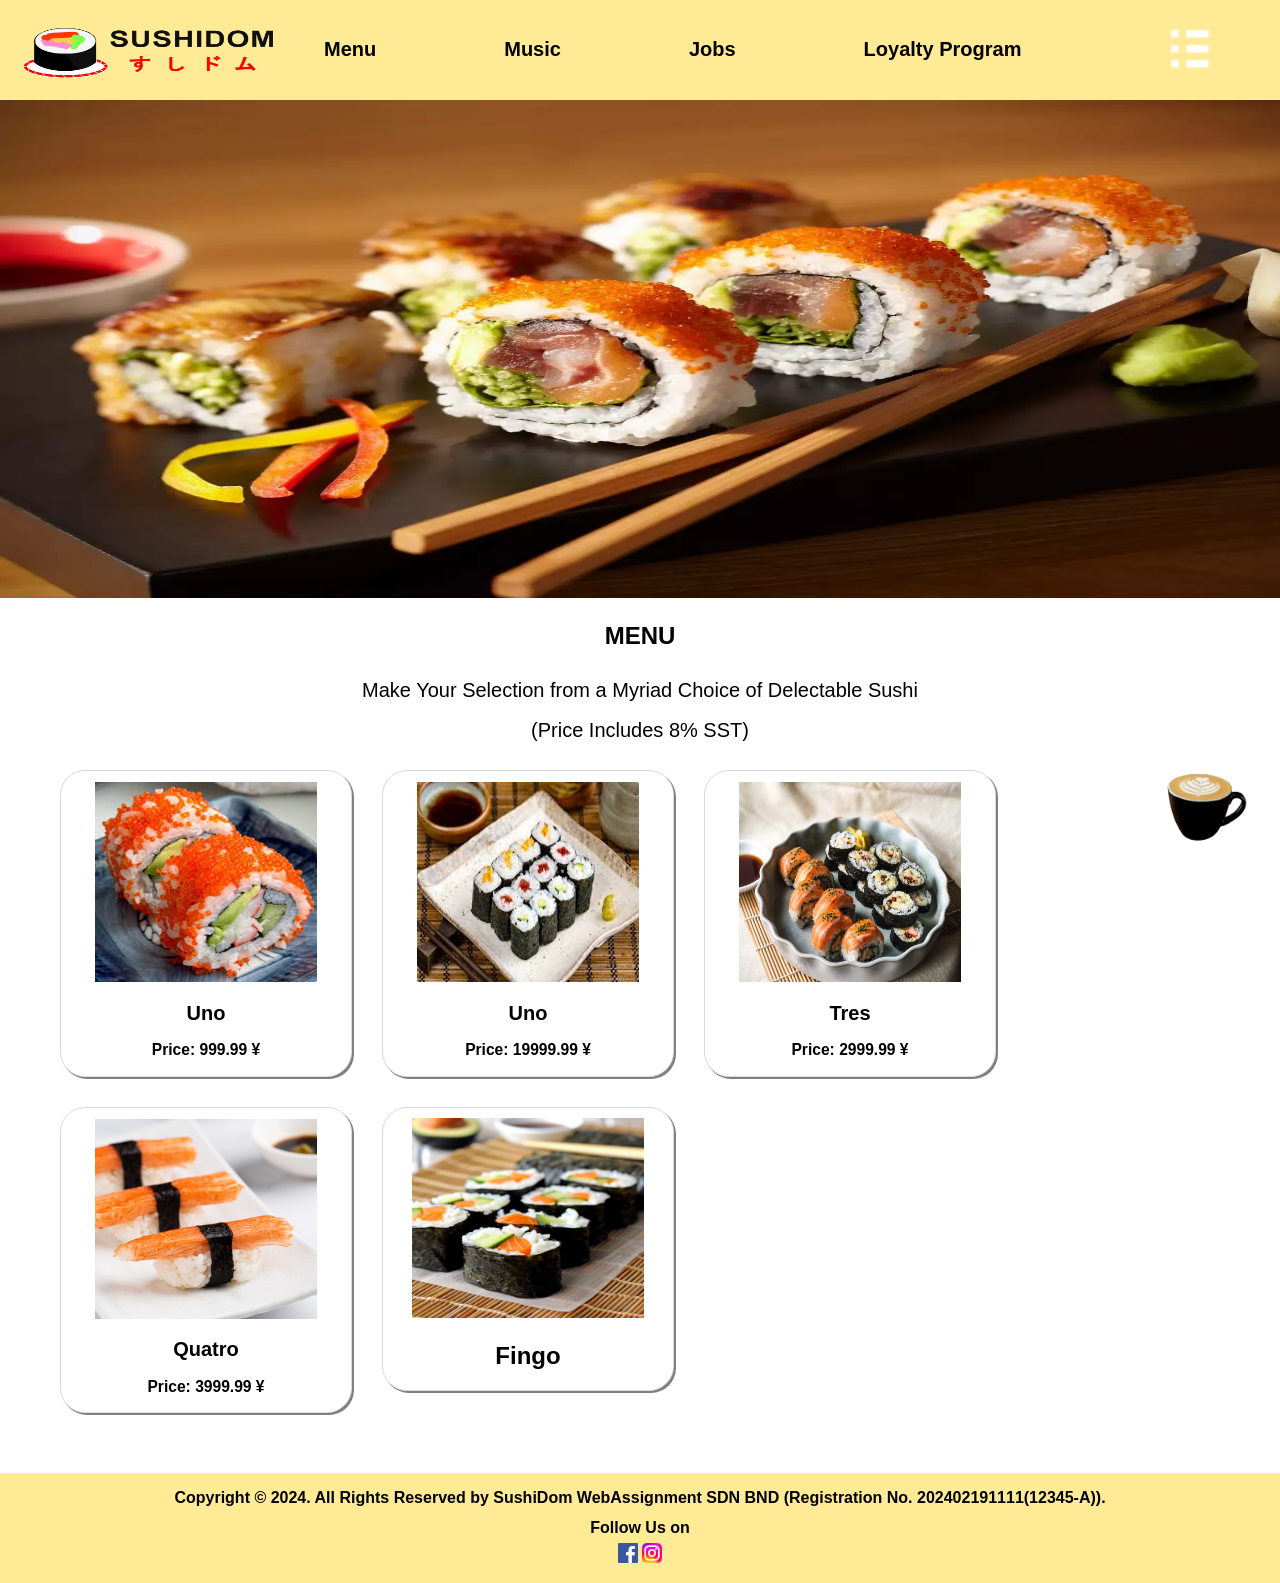
==== menu.html @ 373dea31 "Add files via upload" ====
<!DOCTYPE html>
<html>
    <head>
        <meta charset="UTF-8">
        <link rel="stylesheet" href="sushidom.css">
        <script src="sushidomjs.js"></script>
        <title>SushiDom Menu</title>       
    </head>
    <body>
        <div id="navbar">

            <header>
                <a href ='menu.html'><img src="./Img/SushidomLogo.png" width="250px" height="50px"></a>
            </header>

            <a href ='https://maps.app.goo.gl/s9ayRxCPjBRXfm786'>Menu</a>
            <a href ='https://en.wikipedia.org/wiki/Special_military_operation'>Music</a>
            <a href ='https://en.wikipedia.org/wiki/Federal_subjects_of_Russia'>Jobs</a>
            <a href ='https://en.wikipedia.org/wiki/KGB'>Loyalty Program</a> 
            <div id="nonTextHyperlink"><a href ='https://www.wikipedia.org/'><img src="./Img/list.png" alt="List" width="50px" height="50px"></a></div>
        </div>

        <main>
            <img src="./Img/sushiBanner.png" alt="USA" width="100%" height="500px">
            <h2>MENU</h2>
            <p>
                Make Your Selection from a Myriad Choice of Delectable Sushi<br>
                (Price Includes 8% SST)
            </p>
            <div class = "solidifier">
                <div class="wrapper">
                    <button id="sushi1" onClick="callingBoth(this.id)">
                        <img src="./Img/sushi1.jpg" alt="SUSHI" width="80%" height="200"><br>
                        <h2>Uno</h2>
                        <h3>Price: 999.99 &yen;</h3>
                    </button>
                </div>
                <div class="wrapper">
                    <button id="sushi2" onClick="callingBoth(this.id)">
                        <img src="./Img/sushi2.jpg" alt="SUSHI" width="80%" height="200"><br>
                        <h2>Uno</h2>
                        <h3>Price: 19999.99 &yen;</h3>
                    </button>
                </div>
                <div class="wrapper">
                    <button id="sushi3" onClick="callingBoth(this.id)">
                        <img src="./Img/sushi3.jpg" alt="SUSHI" width="80%" height="200"><br>
                        <h2>Tres</h2>
                        <h3>Price: 2999.99 &yen;</h3>
                    </button>
                </div>
                <div class="wrapper">
                    <button id="sushi4" onClick="callingBoth(this.id)">
                        <img src="./Img/sushi4.jpg" alt="SUSHI" width="80%" height="200"><br>
                        <h2>Quatro</h2>
                        <h3>Price: 3999.99 &yen;</h3>
                    </button>
                </div>
                <div class="wrapper">
                    <img src="./Img/sushi5.jpg" alt="SUSHI" width="80%" height="200"><br>
                    <h2>Fingo</h2>
                </div>
            </div>
        </main>

        <div class="orderList">
            <img src="./Img/kopi.png" alt="order" width="100px" height="100px" onClick="orderWindow()">
            <div id = "veilol" class = "veil">
                <ol id="Ordered" class="promptWindow"></ol>
            </div>
        </div>

        <div id = "veiljs" class = "veil">
            <div id="output" class="promptWindow"></div>
        </div>

        <footer>
            Copyright &copy; 2024. All Rights Reserved by SushiDom WebAssignment SDN BND (Registration No. 202402191111(12345-A)).<br>
            Follow Us on<br>
            <a href = 'https://www.facebook.com/'><img src="./Img/facebooklogo.png" alt="Facebook" width="20px" height="20px"></a>
            <a href = 'https://www.instagram.com/'><img src="./Img/instagramlogo.png" alt="Instagram" width="20px" height="20px"></a>
        </footer>
    </body>
</html>
---- sushidom.css ----
*{
    font-family: Helvetica, sans-serif;
}

header {
    padding-left: 10px;
    padding-top: 20px;
    float: left;
}

body {
    margin-left: 0%;
    margin-right: 0%;
}

main {
    height: 80%;
    margin: auto;
    padding-top: 90px;
    background-color: #FFFFFF;
    text-align: center;

    p{
        font-size: 20px;
        font-weight: 200;
        line-height: 40px;
    }

    div{
        margin-left: 30px;
        margin-bottom: 30px;
    }

    .solidifier{
        overflow: auto;
    }
}

footer{
    background-color: #ffea96;
    height: 100px;
    width: 100%;
    padding-top: 10px;
    line-height: 30px;
    text-align: center;
    font-weight: 600;
    margin-bottom: -10px;
}

#navbar {
    font-family: Arial, Helvetica, sans-serif;
    background-color: #ffea96;
    height: 100px;
    top: 0;
    position: fixed;
    transition: top 0.3s;
    width: 100%;

    h1 {
        padding-top: 10px;
        padding-left: 120px;
        font-size: 30px;
        font-weight: 1000;
        margin: auto;
        color: #fc0000;
    }
    
    h2{
        padding-top: 5px;
        padding-left: 120px;
        font-size: 20px;
        font-weight: 1000;
        margin: auto;
        color: #fc0000;
    }


    a{
        float: left;
        text-align: center;
        font-size: 20px;
        font-weight: 700;
        text-decoration: none;
        padding: 3% 5% 3% 5% ;

    }

    a:link{
        color: #000000;
    }

    a:hover{
        color: #3200ae;
    }

    a:visited{
        color: #000000;
    }

    #nonTextHyperlink{
        a {
            padding-top: 25px;
            float: right;
        }
    }
}

#ordered{
    display: none;
}

.promptWindow {
    position: fixed;
    top: 10%;
    left: 30%;
    width: 500px;
    height: 500px;
    font-size: 25px;
    font-weight: 700;
    background-image: url(./Img/OrderBackground.png);
    background-repeat: no-repeat;

    img{
        margin-left: auto;
        margin-right: auto;
        display: block;
        height: 50%;
        padding-top: 5%;
    }

    p, li{
        padding-left: 10%;
        color: #000000;
    }

    button{
        display: block;
        margin:auto;
        margin-top: 5%;
    }
}

.wrapper {
    background-color: #FFFFFF;
    border-style: solid;
    border-width: 1px;
    width: 290px;
    border-color: #D9D9D9;
    box-shadow: 2px 2px gray;
    border-radius: 25px;
    float: left;

    img {
        width: 80%;
        height: 200px;
        padding-top: 10px;
        margin-left: auto;
        margin-right: auto;
    }

    button{
        background: none;
        border: none;
        width: 100%;
        border-radius: 25px;
    }

    button:hover{
        box-shadow: 0 12px 16px 0 rgba(0,0,0,0.24), 0 17px 50px 0 rgba(0,0,0,0.19);
    }
}

.veil{
    display: none;
    position: fixed;
    z-index: 1;
    top: 0;
    width: 100%;
    height: 100%;
    overflow: auto;
    background-color: rgba(0,0,0,0.4);
}

.close {
    color: #aaaaaa;
    float: right;
    font-size: 28px;
    font-weight: bold;
}

.add{
    color: black;
    padding-left: 20%;
    float: left;
    font-size: 28px;
    font-weight: bold;
    user-select: none;
}

.add:hover{
    cursor: pointer;
}

.minus{
    color: black;
    padding-right: 20%;
    float: right;
    font-size: 28px;
    font-weight: bold;user-select: none;
}

.minus:hover{
    cursor: pointer;
}

.counting{
    text-align: center;
}

.orderList{
    img{
        position: fixed;
        bottom: 5%;
        left: 90%;
        float: right;
    }

    img:hover{
        cursor: pointer;
    }
}

.output {
    button{
        padding-left: 50%;
    }
}
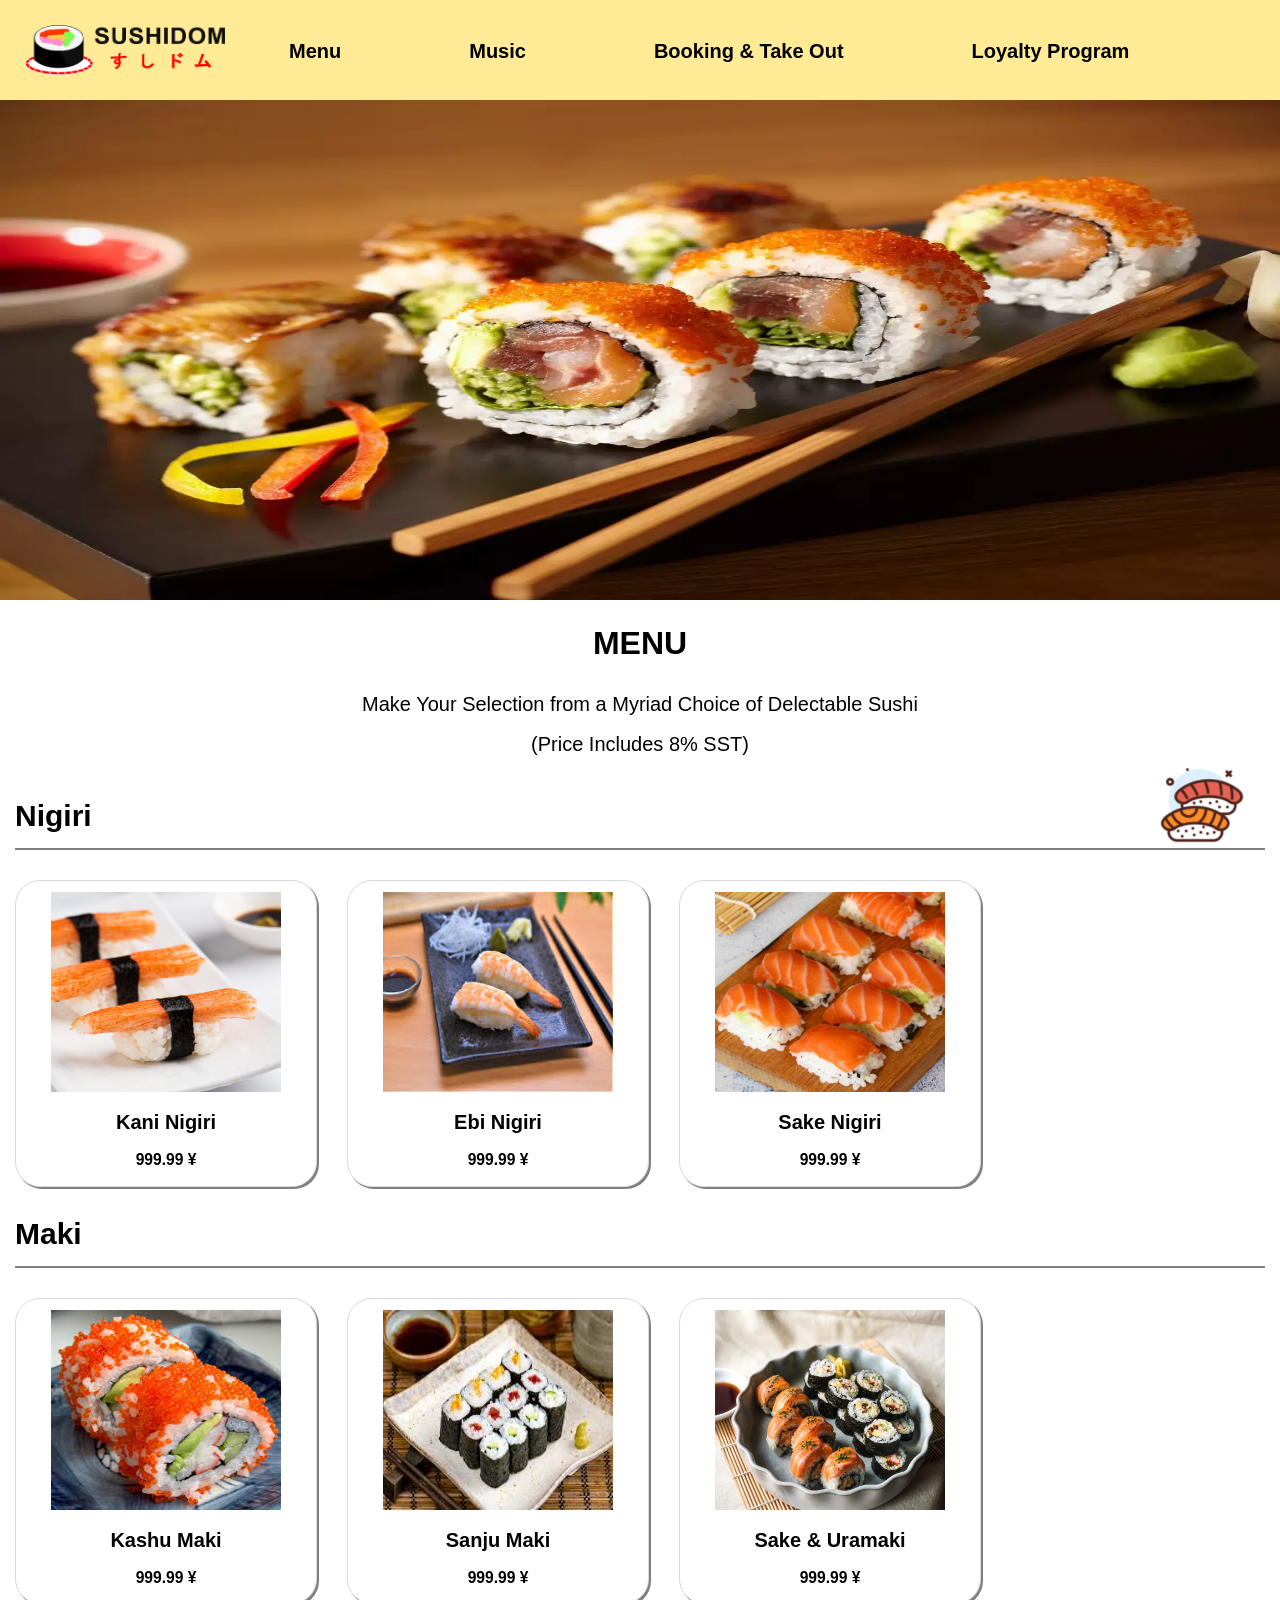
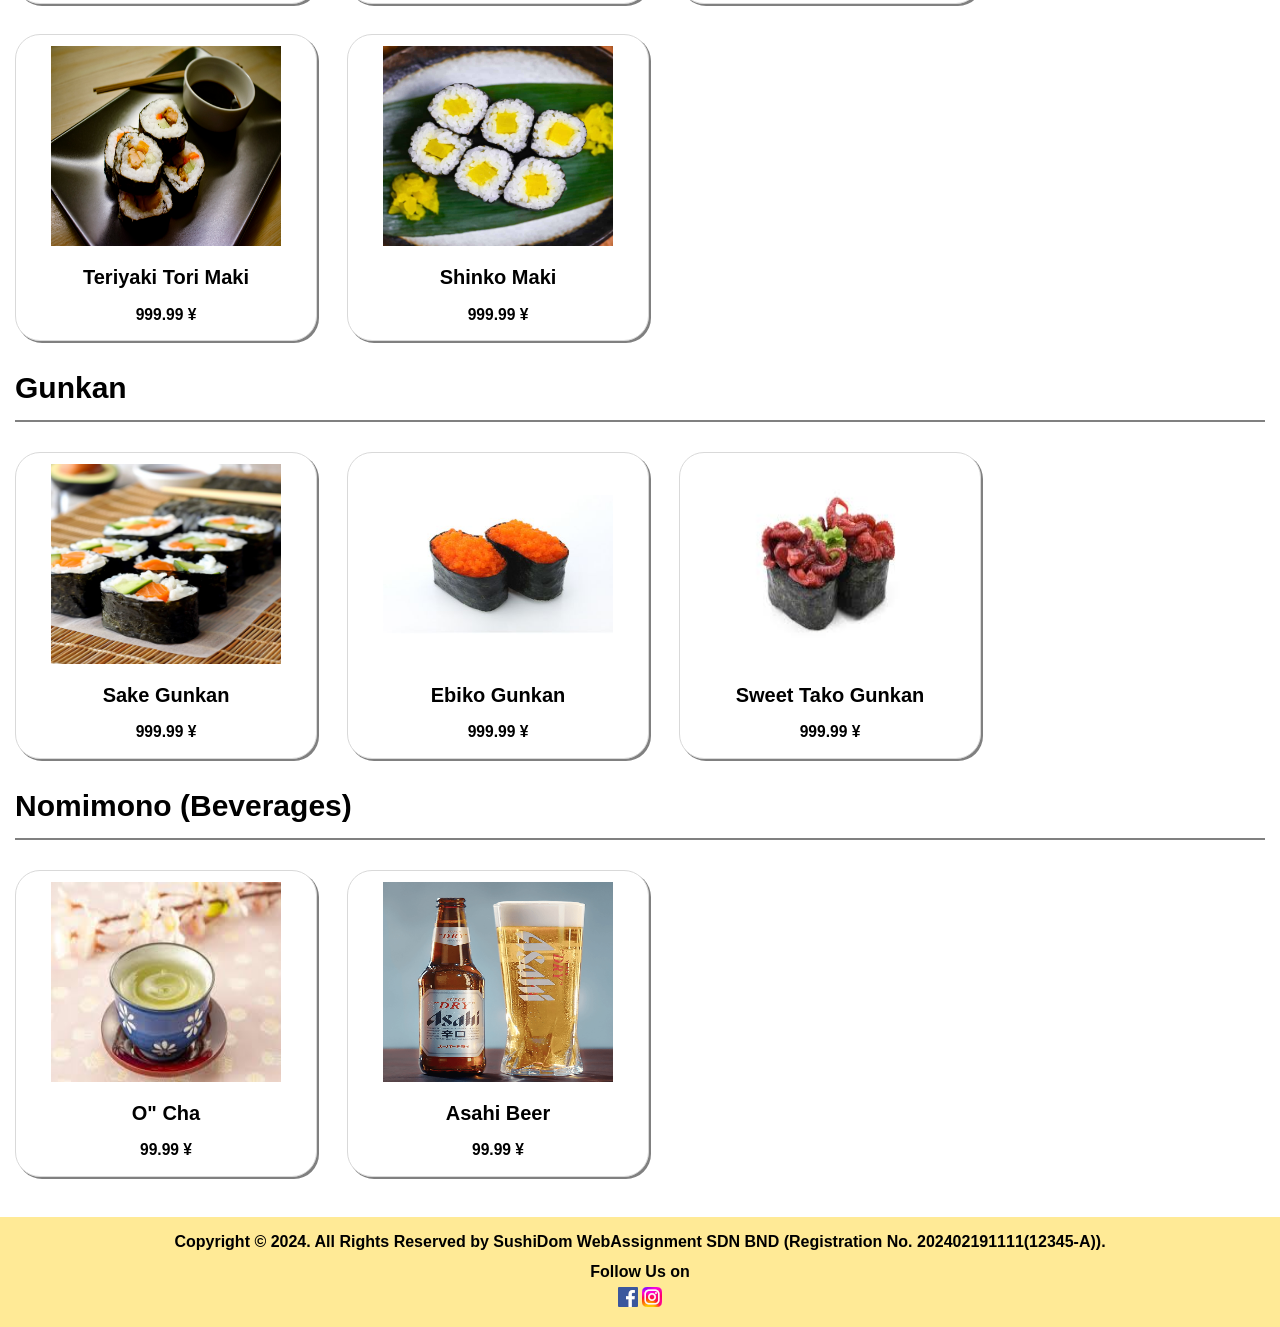
==== commit a5afc688: "Add files via upload" ====
--- a/menu.html
+++ b/menu.html
@@ -8,77 +8,149 @@
     </head>
     <body>
         <div id="navbar">
+            <a href ="index.html" class = "homeHotspot"><img src="./Img/SushidomLogo.png" width="200px" height="50px"></a>
 
-            <header>
-                <a href ='menu.html'><img src="./Img/SushidomLogo.png" width="250px" height="50px"></a>
-            </header>
-
-            <a href ='https://maps.app.goo.gl/s9ayRxCPjBRXfm786'>Menu</a>
-            <a href ='https://en.wikipedia.org/wiki/Special_military_operation'>Music</a>
-            <a href ='https://en.wikipedia.org/wiki/Federal_subjects_of_Russia'>Jobs</a>
-            <a href ='https://en.wikipedia.org/wiki/KGB'>Loyalty Program</a> 
-            <div id="nonTextHyperlink"><a href ='https://www.wikipedia.org/'><img src="./Img/list.png" alt="List" width="50px" height="50px"></a></div>
+            <a href ="menu.html">Menu</a>
+            <a href ="https://en.wikipedia.org/wiki/Federal_subjects_of_Russia">Music</a>
+            <a href ="booking.html">Booking & Take Out</a>
+            <a href ="https://en.wikipedia.org/wiki/KGB">Loyalty Program</a> 
         </div>
 
         <main>
-            <img src="./Img/sushiBanner.png" alt="USA" width="100%" height="500px">
-            <h2>MENU</h2>
+            <img src="./Img/sushiBanner.png" alt="MainBanner" width="100%" height="500px">
+            <h1>MENU</h1>
             <p>
                 Make Your Selection from a Myriad Choice of Delectable Sushi<br>
                 (Price Includes 8% SST)
             </p>
+
             <div class = "solidifier">
-                <div class="wrapper">
-                    <button id="sushi1" onClick="callingBoth(this.id)">
-                        <img src="./Img/sushi1.jpg" alt="SUSHI" width="80%" height="200"><br>
-                        <h2>Uno</h2>
-                        <h3>Price: 999.99 &yen;</h3>
+                <h3 class="itemType">Nigiri<hr style="height:2px;border-width:0;color:gray;background-color:gray"></h3>
+                <div class="itemFrame">
+                    <button id="sushi-31" onClick="callingBoth(this.id)">
+                        <img src="./Img/sushi-31.jpg" alt="sushi-31" width="80%" height="200"><br>
+                        <h2>Kani Nigiri</h2>
+                        <h3>999.99 &yen;</h3>
                     </button>
                 </div>
-                <div class="wrapper">
-                    <button id="sushi2" onClick="callingBoth(this.id)">
-                        <img src="./Img/sushi2.jpg" alt="SUSHI" width="80%" height="200"><br>
-                        <h2>Uno</h2>
-                        <h3>Price: 19999.99 &yen;</h3>
+                <div class="itemFrame">
+                    <button id="sushi-32" onClick="callingBoth(this.id)">
+                        <img src="./Img/sushi-32.jpg" alt="sushi-32" width="80%" height="200"><br>
+                        <h2>Ebi Nigiri</h2>
+                        <h3>999.99 &yen;</h3>
                     </button>
                 </div>
-                <div class="wrapper">
-                    <button id="sushi3" onClick="callingBoth(this.id)">
-                        <img src="./Img/sushi3.jpg" alt="SUSHI" width="80%" height="200"><br>
-                        <h2>Tres</h2>
-                        <h3>Price: 2999.99 &yen;</h3>
+                <div class="itemFrame">
+                    <button id="sushi-33" onClick="callingBoth(this.id)">
+                        <img src="./Img/sushi-33.jpg" alt="sushi-33" width="80%" height="200"><br>
+                        <h2>Sake Nigiri</h2>
+                        <h3>999.99 &yen;</h3>
                     </button>
                 </div>
-                <div class="wrapper">
-                    <button id="sushi4" onClick="callingBoth(this.id)">
-                        <img src="./Img/sushi4.jpg" alt="SUSHI" width="80%" height="200"><br>
-                        <h2>Quatro</h2>
-                        <h3>Price: 3999.99 &yen;</h3>
+            </div>
+
+            <div class = "solidifier">
+                <h3 class="itemType">Maki<hr style="height:2px;border-width:0;color:gray;background-color:gray"></h3>
+                <div class="itemFrame">
+                    <button id="sushi-11" onClick="callingBoth(this.id)">
+                        <img src="./Img/sushi-11.jpg" alt="sushi-11" width="80%" height="200"><br>
+                        <h2>Kashu Maki</h2>
+                        <h3>999.99 &yen;</h3>
                     </button>
                 </div>
-                <div class="wrapper">
-                    <img src="./Img/sushi5.jpg" alt="SUSHI" width="80%" height="200"><br>
-                    <h2>Fingo</h2>
+                <div class="itemFrame">
+                    <button id="sushi-12" onClick="callingBoth(this.id)">
+                        <img src="./Img/sushi-12.jpg" alt="sushi-12" width="80%" height="200"><br>
+                        <h2>Sanju Maki</h2>
+                        <h3>999.99 &yen;</h3>
+                    </button>
+                </div>
+                <div class="itemFrame">
+                    <button id="sushi-13" onClick="callingBoth(this.id)">
+                        <img src="./Img/sushi-13.jpg" alt="sushi-13" width="80%" height="200"><br>
+                        <h2>Sake & Uramaki</h2>
+                        <h3>999.99 &yen;</h3>
+                    </button>
+                </div>
+                <div class="itemFrame">
+                    <button id="sushi-14" onClick="callingBoth(this.id)">
+                        <img src="./Img/sushi-14.jpg" alt="sushi-14" width="80%" height="200"><br>
+                        <h2>Teriyaki Tori Maki</h2>
+                        <h3>999.99 &yen;</h3>
+                    </button>
+                </div>
+                <div class="itemFrame">
+                    <button id="sushi-15" onClick="callingBoth(this.id)">
+                        <img src="./Img/sushi-15.jpg" alt="sushi-15" width="80%" height="200"><br>
+                        <h2>Shinko Maki</h2>
+                        <h3>999.99 &yen;</h3>
+                    </button>
+                </div>
+            </div>
+
+            <div class="solidifier">
+                <h3 class="itemType">Gunkan<hr style="height:2px;border-width:0;color:gray;background-color:gray"></h3>
+                <div class="itemFrame">
+                    <button id="sushi-21" onClick="callingBoth(this.id)">
+                        <img src="./Img/sushi-21.jpg" alt="sushi-21" width="80%" height="200"><br>
+                        <h2>Sake Gunkan</h2>
+                        <h3>999.99 &yen;</h3>
+                    </button>
+                </div>
+                <div class="itemFrame">
+                    <button id="sushi-22" onClick="callingBoth(this.id)">
+                        <img src="./Img/sushi-22.jpg" alt="sushi-22" width="80%" height="200"><br>
+                        <h2>Ebiko Gunkan</h2>
+                        <h3>999.99 &yen;</h3>
+                    </button>
+                </div>
+                <div class="itemFrame">
+                    <button id="sushi-23" onClick="callingBoth(this.id)">
+                        <img src="./Img/sushi-23.jpg" alt="sushi-23" width="80%" height="200"><br>
+                        <h2>Sweet Tako Gunkan</h2>
+                        <h3>999.99 &yen;</h3>
+                    </button>
+                </div>
+            </div>
+
+            <div class="solidifier">
+                <h3 class="itemType">Nomimono (Beverages)<hr style="height:2px;border-width:0;color:gray;background-color:gray"></h3>
+                <div class="itemFrame">
+                    <button id="drink-41" onClick="callingBoth(this.id)">
+                        <img src="./Img/drink-41.jpg" alt="drink-41" width="80%" height="200"><br>
+                        <h2>O" Cha</h2>
+                        <h3>99.99 &yen;</h3>
+                    </button>
+                </div>
+                <div class="itemFrame">
+                    <button id="drink-42" onClick="callingBoth(this.id)">
+                        <img src="./Img/drink-42.jpg" alt="drink-42" width="80%" height="200"><br>
+                        <h2>Asahi Beer</h2>
+                        <h3>99.99 &yen;</h3>
+                    </button>
                 </div>
             </div>
         </main>
 
         <div class="orderList">
-            <img src="./Img/kopi.png" alt="order" width="100px" height="100px" onClick="orderWindow()">
-            <div id = "veilol" class = "veil">
-                <ol id="Ordered" class="promptWindow"></ol>
+            <img src="./Img/SushiIcon.png" alt="order" width="100px" height="100px" onClick="orderWindow()">
+            <div id = "veilOrderList" class = "veil">
+                <div class="promptWindow">
+                    <ol id="Ordered">Ordered Item(s):</ol>
+                    <button id = "paymentButton">Payment</button>
+                </div>
             </div>
         </div>
 
-        <div id = "veiljs" class = "veil">
+        <div id = "veilOrderWindow" class = "veil">
             <div id="output" class="promptWindow"></div>
         </div>
 
         <footer>
             Copyright &copy; 2024. All Rights Reserved by SushiDom WebAssignment SDN BND (Registration No. 202402191111(12345-A)).<br>
             Follow Us on<br>
-            <a href = 'https://www.facebook.com/'><img src="./Img/facebooklogo.png" alt="Facebook" width="20px" height="20px"></a>
-            <a href = 'https://www.instagram.com/'><img src="./Img/instagramlogo.png" alt="Instagram" width="20px" height="20px"></a>
+            <a href = "https://www.facebook.com/"><img src="./Img/facebooklogo.png" alt="Facebook" width="20px" height="20px"></a>
+            <a href = "https://www.instagram.com/"><img src="./Img/instagramlogo.png" alt="Instagram" width="20px" height="20px"></a>
         </footer>
     </body>
 </html>
--- a/sushidom.css
+++ b/sushidom.css
@@ -9,15 +9,11 @@
 }
 
 body {
-    margin-left: 0%;
-    margin-right: 0%;
+    margin: 0% 0%;
 }
 
 main {
-    height: 80%;
-    margin: auto;
-    padding-top: 90px;
-    background-color: #FFFFFF;
+    padding: 100px 0px 25px 0px;
     text-align: center;
 
     p{
@@ -26,14 +22,45 @@
         line-height: 40px;
     }
 
-    div{
-        margin-left: 30px;
-        margin-bottom: 30px;
-    }
-
     .solidifier{
         overflow: auto;
     }
+
+    .itemType{
+        text-align: left;
+        margin: 15px 15px;
+        font-size: 30px;
+    }
+}
+
+form{
+    padding: 0px 50px;
+    text-align: left;
+}
+
+input[type=text],input[type=time],input[type=date],input[type=number],input[type=email], select {
+    width: 100%;
+    padding: 12px 20px;
+    margin: 10px 0px;
+    display: block;
+    border: 1px solid #ccc;
+    border-radius: 4px;
+    box-sizing: border-box;
+}
+
+input[type=submit],.backButton{
+    width: 49%;
+    padding: 20px;
+    margin-top: 20px;
+    font-size: 1em;
+    font-weight: 700;
+    background-color: white;
+    box-sizing: border-box;
+}
+
+input[type=submit]:hover,button:hover{
+    cursor: pointer;
+    background-color: #adadad;
 }
 
 footer{
@@ -44,11 +71,9 @@
     line-height: 30px;
     text-align: center;
     font-weight: 600;
-    margin-bottom: -10px;
 }
 
 #navbar {
-    font-family: Arial, Helvetica, sans-serif;
     background-color: #ffea96;
     height: 100px;
     top: 0;
@@ -56,33 +81,17 @@
     transition: top 0.3s;
     width: 100%;
 
-    h1 {
-        padding-top: 10px;
-        padding-left: 120px;
-        font-size: 30px;
-        font-weight: 1000;
-        margin: auto;
-        color: #fc0000;
-    }
-    
-    h2{
-        padding-top: 5px;
-        padding-left: 120px;
-        font-size: 20px;
-        font-weight: 1000;
-        margin: auto;
-        color: #fc0000;
-    }
-
+    .homeHotspot{
+        margin: 25px 0px 25px 25px;
+        float: left;
+    }
 
     a{
         float: left;
-        text-align: center;
         font-size: 20px;
         font-weight: 700;
         text-decoration: none;
-        padding: 3% 5% 3% 5% ;
-
+        margin: 40px 5% 40px 5%;
     }
 
     a:link{
@@ -96,66 +105,91 @@
     a:visited{
         color: #000000;
     }
-
-    #nonTextHyperlink{
-        a {
-            padding-top: 25px;
-            float: right;
-        }
-    }
-}
-
-#ordered{
+}
+
+#booking,#takeOut{
     display: none;
+}
+
+#bookingButton,#takeOutButton{
+    background: none;
+    border: none;
+}
+
+#paymentButton{
+    position: absolute; 
+    bottom: 0;
+    right: 0;
+    margin: 1em;
+    font-size:1em;
+}
+
+.transformSize{
+    width: 500px;
+    height: 400px;
+    transition: width 0.5s,height 0.5s;
+}
+
+.transformSize:hover{
+    width: 550px;
+    height: 450px;
+    cursor: pointer;
 }
 
 .promptWindow {
     position: fixed;
-    top: 10%;
-    left: 30%;
+    user-select: none;
+    top: 50%;
+    left: 50%;
+    margin-top: -250px;
+    margin-left: -250px;
     width: 500px;
     height: 500px;
     font-size: 25px;
     font-weight: 700;
-    background-image: url(./Img/OrderBackground.png);
+    background-image: url(./Img/PromptBackground.png);
+    background-size: 100% 100%;
     background-repeat: no-repeat;
+    overflow: auto;
 
     img{
-        margin-left: auto;
-        margin-right: auto;
+        margin: 5% auto auto auto;
         display: block;
         height: 50%;
-        padding-top: 5%;
     }
 
     p, li{
         padding-left: 10%;
-        color: #000000;
     }
 
     button{
-        display: block;
-        margin:auto;
-        margin-top: 5%;
-    }
-}
-
-.wrapper {
+        position: absolute;
+        bottom: 5%;
+        left: 45%;
+    }
+
+    .itemDescription{
+        font-size: 20px;
+        font-weight: 500;
+        margin-top: -20px;
+    }
+}
+
+.itemFrame {
     background-color: #FFFFFF;
+    width: 300px;
+    margin: 15px 15px;
+    box-shadow: 2px 2px gray;
     border-style: solid;
+    border-color: #D9D9D9;
+    border-radius: 25px;
     border-width: 1px;
-    width: 290px;
-    border-color: #D9D9D9;
-    box-shadow: 2px 2px gray;
-    border-radius: 25px;
     float: left;
 
     img {
         width: 80%;
         height: 200px;
-        padding-top: 10px;
-        margin-left: auto;
-        margin-right: auto;
+        margin: 10px auto auto auto;
     }
 
     button{
@@ -181,36 +215,26 @@
     background-color: rgba(0,0,0,0.4);
 }
 
-.close {
-    color: #aaaaaa;
+.add{
+    color: #5a5a5a;
+    margin-left: 20%;
+    float: left;
+    font-size: 28px;
+    font-weight: bold;
+
+}
+
+.minus{
+    color: #5a5a5a;
+    margin-right: 20%;
     float: right;
     font-size: 28px;
     font-weight: bold;
 }
 
-.add{
+.add:hover,.minus:hover{
+    cursor: pointer;
     color: black;
-    padding-left: 20%;
-    float: left;
-    font-size: 28px;
-    font-weight: bold;
-    user-select: none;
-}
-
-.add:hover{
-    cursor: pointer;
-}
-
-.minus{
-    color: black;
-    padding-right: 20%;
-    float: right;
-    font-size: 28px;
-    font-weight: bold;user-select: none;
-}
-
-.minus:hover{
-    cursor: pointer;
 }
 
 .counting{
@@ -228,10 +252,4 @@
     img:hover{
         cursor: pointer;
     }
-}
-
-.output {
-    button{
-        padding-left: 50%;
-    }
 }
